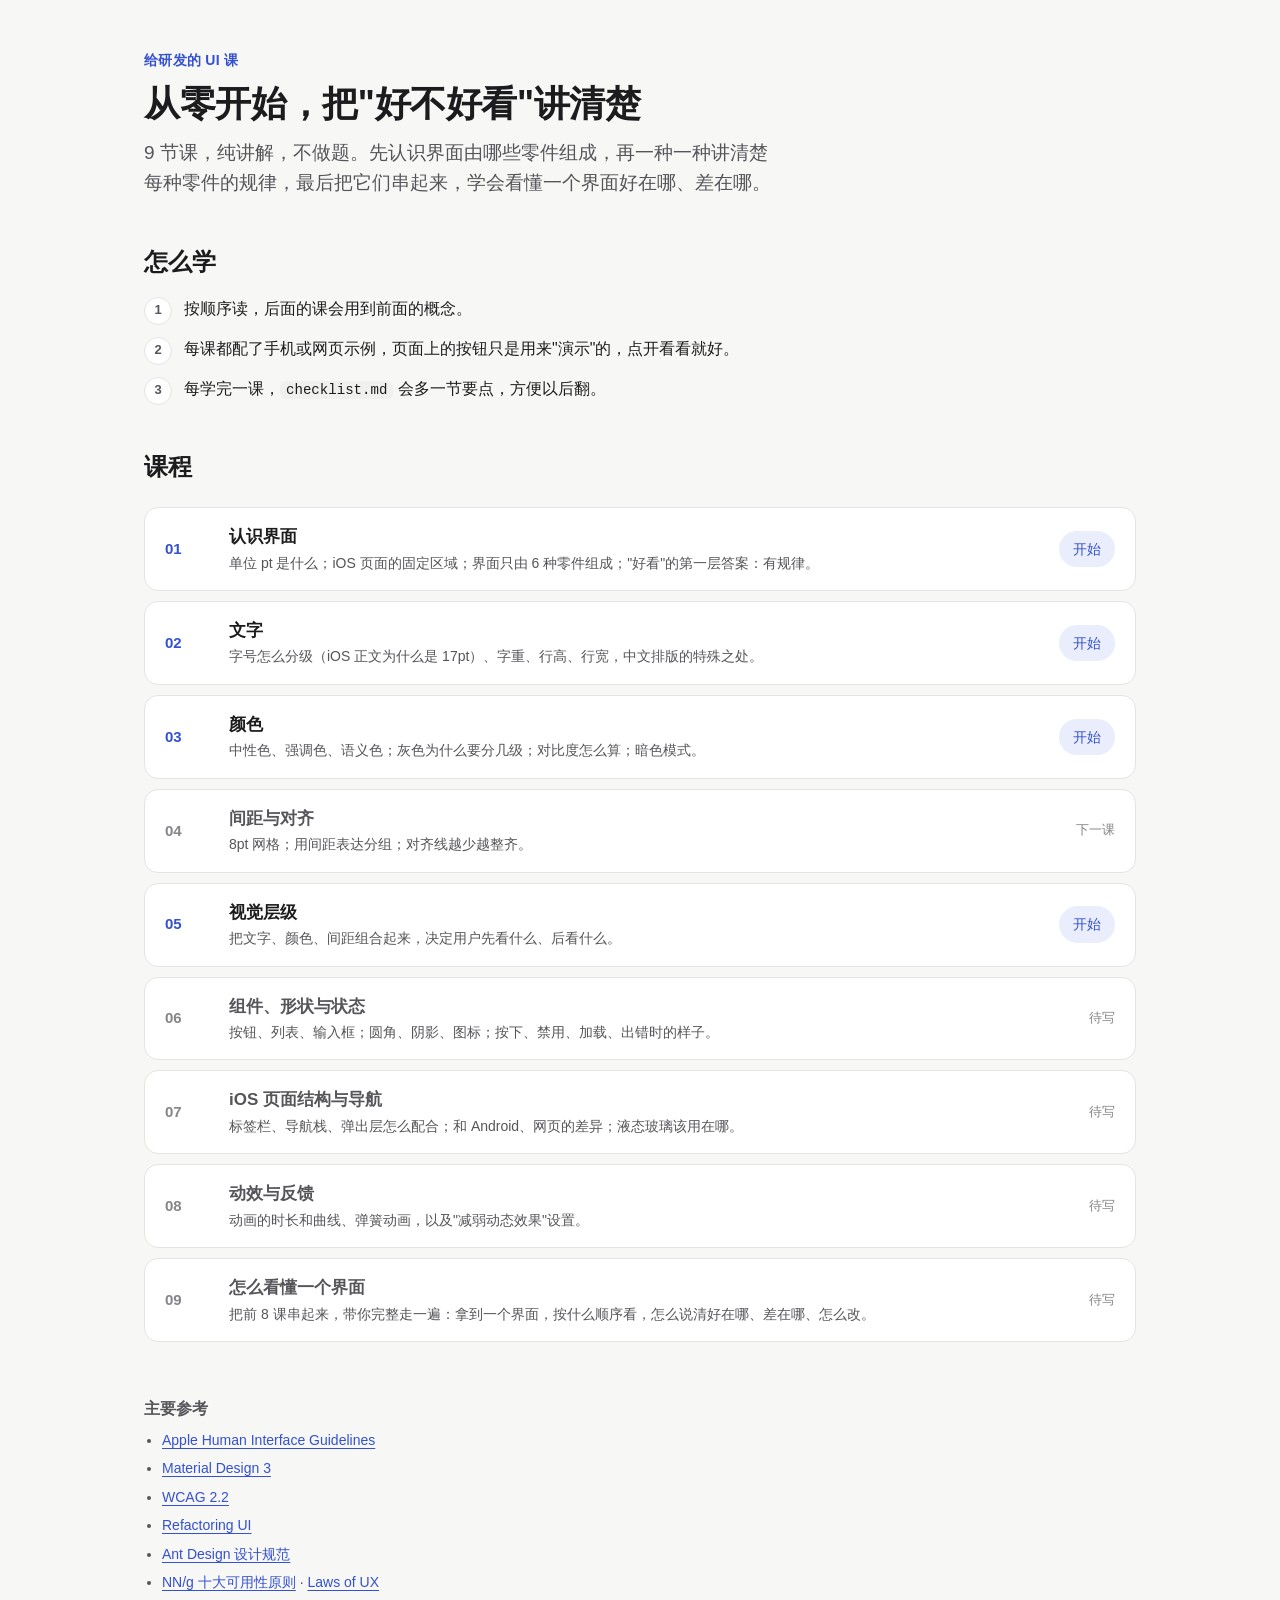
==== index.html @ 7ca2aff4 "新增第 3 课：颜色（用途分类、语义色、对比度、暗色模式） - lessons/03-color：HSL 调色器、HIG 系统色板四种模式（2025-06 取值）、   WCAG 对比度计算器、去色测" ====
<!doctype html>
<html lang="zh-CN">
<head>
<meta charset="utf-8">
<meta name="viewport" content="width=device-width, initial-scale=1">
<title>学 UI 课程</title>
<link rel="stylesheet" href="assets/lesson.css">
<style>
  .course { list-style: none; padding: 0; margin: 24px 0 0; display: grid; gap: 10px; }
  .course li {
    display: grid; grid-template-columns: 48px minmax(0, 1fr) auto; gap: 16px; align-items: center;
    background: var(--surface); border: 1px solid var(--line); border-radius: var(--radius);
    padding: 16px 20px;
  }
  .course .n { font-size: 15px; font-weight: 600; color: var(--text-3); font-variant-numeric: tabular-nums; }
  .course h3 { margin: 0; font-size: 17px; }
  .course p { margin: 2px 0 0; font-size: 14px; line-height: 1.6; color: var(--text-2); }
  .course .links { display: flex; gap: 8px; flex-wrap: wrap; justify-content: flex-end; }
  .course .links a {
    font-size: 14px; font-weight: 500; text-decoration: none; padding: 6px 14px; border-radius: 999px;
    background: var(--accent-soft); color: var(--accent); white-space: nowrap;
  }
  .course .soon { font-size: 13px; color: var(--text-3); white-space: nowrap; }
  .course li.locked h3 { color: var(--text-2); }
  .course li.done .n { color: var(--accent); }
  @media (max-width: 600px) {
    .course li { grid-template-columns: 32px minmax(0, 1fr); }
    .course .links, .course .soon { grid-column: 2; justify-content: flex-start; }
  }
</style>
</head>
<body>
<main class="page">
  <header class="prose">
    <p class="eyebrow">给研发的 UI 课</p>
    <h1>从零开始，把"好不好看"讲清楚</h1>
    <p class="lead">9 节课，纯讲解，不做题。先认识界面由哪些零件组成，再一种一种讲清楚每种零件的规律，最后把它们串起来，学会看懂一个界面好在哪、差在哪。</p>
  </header>

  <section class="prose" style="margin-top:48px">
    <h2>怎么学</h2>
    <ol class="steps">
      <li>按顺序读，后面的课会用到前面的概念。</li>
      <li>每课都配了手机或网页示例，页面上的按钮只是用来"演示"的，点开看看就好。</li>
      <li>每学完一课，<code>checklist.md</code> 会多一节要点，方便以后翻。</li>
    </ol>
  </section>

  <section style="margin-top:48px">
    <h2 class="prose">课程</h2>
    <ol class="course">
      <li class="done">
        <span class="n">01</span>
        <div><h3>认识界面</h3><p>单位 pt 是什么；iOS 页面的固定区域；界面只由 6 种零件组成；"好看"的第一层答案：有规律。</p></div>
        <div class="links"><a href="lessons/01-anatomy/index.html">开始</a></div>
      </li>
      <li class="done">
        <span class="n">02</span>
        <div><h3>文字</h3><p>字号怎么分级（iOS 正文为什么是 17pt）、字重、行高、行宽，中文排版的特殊之处。</p></div>
        <div class="links"><a href="lessons/02-type/index.html">开始</a></div>
      </li>
      <li class="done">
        <span class="n">03</span>
        <div><h3>颜色</h3><p>中性色、强调色、语义色；灰色为什么要分几级；对比度怎么算；暗色模式。</p></div>
        <div class="links"><a href="lessons/03-color/index.html">开始</a></div>
      </li>
      <li class="locked">
        <span class="n">04</span>
        <div><h3>间距与对齐</h3><p>8pt 网格；用间距表达分组；对齐线越少越整齐。</p></div>
        <span class="soon">下一课</span>
      </li>
      <li class="done">
        <span class="n">05</span>
        <div><h3>视觉层级</h3><p>把文字、颜色、间距组合起来，决定用户先看什么、后看什么。</p></div>
        <div class="links"><a href="lessons/05-hierarchy/index.html">开始</a></div>
      </li>
      <li class="locked">
        <span class="n">06</span>
        <div><h3>组件、形状与状态</h3><p>按钮、列表、输入框；圆角、阴影、图标；按下、禁用、加载、出错时的样子。</p></div>
        <span class="soon">待写</span>
      </li>
      <li class="locked">
        <span class="n">07</span>
        <div><h3>iOS 页面结构与导航</h3><p>标签栏、导航栈、弹出层怎么配合；和 Android、网页的差异；液态玻璃该用在哪。</p></div>
        <span class="soon">待写</span>
      </li>
      <li class="locked">
        <span class="n">08</span>
        <div><h3>动效与反馈</h3><p>动画的时长和曲线、弹簧动画，以及"减弱动态效果"设置。</p></div>
        <span class="soon">待写</span>
      </li>
      <li class="locked">
        <span class="n">09</span>
        <div><h3>怎么看懂一个界面</h3><p>把前 8 课串起来，带你完整走一遍：拿到一个界面，按什么顺序看，怎么说清好在哪、差在哪、怎么改。</p></div>
        <span class="soon">待写</span>
      </li>
    </ol>
  </section>

  <footer class="refs">
    <h2>主要参考</h2>
    <ul>
      <li><a href="https://developer.apple.com/design/human-interface-guidelines" target="_blank" rel="noopener">Apple Human Interface Guidelines</a></li>
      <li><a href="https://m3.material.io/" target="_blank" rel="noopener">Material Design 3</a></li>
      <li><a href="https://www.w3.org/TR/WCAG22/" target="_blank" rel="noopener">WCAG 2.2</a></li>
      <li><a href="https://www.refactoringui.com/" target="_blank" rel="noopener">Refactoring UI</a></li>
      <li><a href="https://ant.design/docs/spec/introduce-cn" target="_blank" rel="noopener">Ant Design 设计规范</a></li>
      <li><a href="https://www.nngroup.com/articles/ten-usability-heuristics/" target="_blank" rel="noopener">NN/g 十大可用性原则</a> · <a href="https://lawsofux.com/" target="_blank" rel="noopener">Laws of UX</a></li>
    </ul>
  </footer>
</main>
</body>
</html>
---- assets/lesson.css ----
/* 课程页面公共样式：页面框架、手机/浏览器外框、演示控件、度量表 */

:root {
  --bg: #f7f7f5;
  --surface: #ffffff;
  --surface-2: #f0f0ee;
  --text: #1c1c1e;
  --text-2: #55555a;
  --text-3: #85858a;
  --line: #e4e4e2;
  --accent: #3451d1;
  --accent-soft: #eaeefc;
  --bad: #d9480f;
  --bad-soft: #fff1ea;
  --good: #2b8a3e;
  --good-soft: #ebf7ee;
  --radius: 14px;
  --font: -apple-system, BlinkMacSystemFont, "SF Pro Text", "PingFang SC", "Hiragino Sans GB", "Microsoft YaHei", "Helvetica Neue", sans-serif;
  --mono: ui-monospace, "SF Mono", Menlo, Consolas, monospace;
  --device-zoom: 0.82;
  color-scheme: light;
}

@media (prefers-color-scheme: dark) {
  :root:not([data-theme="light"]) {
    --bg: #121214;
    --surface: #1b1b1e;
    --surface-2: #232327;
    --text: #ececef;
    --text-2: #a8a8ae;
    --text-3: #7c7c82;
    --line: #2c2c31;
    --accent: #8ea0ff;
    --accent-soft: #23284a;
    --bad: #ff8f5e;
    --bad-soft: #3a2219;
    --good: #63c77c;
    --good-soft: #1a3121;
    color-scheme: dark;
  }
}

* { box-sizing: border-box; }

html { -webkit-text-size-adjust: 100%; }

body {
  margin: 0;
  background: var(--bg);
  color: var(--text);
  font-family: var(--font);
  font-size: 16px;
  line-height: 1.75;
  -webkit-font-smoothing: antialiased;
}

a { color: var(--accent); text-underline-offset: 3px; }

.page { max-width: 1040px; margin: 0 auto; padding: 48px 24px 96px; }
/* 正文每行最多 40 个汉字（WCAG 1.4.8 对中日韩文字的建议）；用 em 而不是 px，用户调大字号时行宽跟着变 */
.prose { max-width: 40em; }

/* ---------- 页头 ---------- */
.crumb { font-size: 14px; color: var(--text-3); margin-bottom: 32px; }
.crumb a { color: var(--text-2); text-decoration: none; }
.crumb a:hover { color: var(--accent); }

.eyebrow { font-size: 14px; font-weight: 600; color: var(--accent); letter-spacing: 0.02em; margin: 0 0 8px; }
h1 { font-size: 36px; line-height: 1.25; font-weight: 700; margin: 0 0 12px; letter-spacing: -0.01em; }
.lead { font-size: 19px; line-height: 1.6; color: var(--text-2); margin: 0 0 16px; }
.meta { font-size: 14px; color: var(--text-3); margin: 0; }

h2 { font-size: 24px; line-height: 1.35; font-weight: 650; margin: 0 0 16px; letter-spacing: -0.005em; }
h2 .num { color: var(--text-3); font-weight: 500; margin-right: 10px; font-variant-numeric: tabular-nums; }
h3 { font-size: 17px; line-height: 1.5; font-weight: 600; margin: 0 0 6px; }
p { margin: 0 0 16px; }

section { margin-top: 72px; }

.callout {
  background: var(--accent-soft);
  border-radius: var(--radius);
  padding: 16px 20px;
  margin: 24px 0;
}
.callout p:last-child { margin-bottom: 0; }

ol.steps { padding-left: 0; list-style: none; counter-reset: step; margin: 0 0 16px; }
ol.steps li { counter-increment: step; position: relative; padding-left: 40px; margin-bottom: 12px; }
ol.steps li::before {
  content: counter(step);
  position: absolute; left: 0; top: 2px;
  width: 26px; height: 26px; border-radius: 50%;
  background: var(--surface); border: 1px solid var(--line);
  font-size: 13px; font-weight: 600; line-height: 24px; text-align: center; color: var(--text-2);
}

kbd, code { font-family: var(--mono); font-size: 0.88em; background: var(--surface-2); padding: 1px 6px; border-radius: 6px; }

/* ---------- 演示区 ---------- */
.demo {
  margin-top: 28px;
  background: var(--surface);
  border: 1px solid var(--line);
  border-radius: 20px;
  padding: 24px;
}

.demo-controls { display: flex; flex-wrap: wrap; gap: 8px; margin-bottom: 24px; }
.demo-controls button {
  font: inherit; font-size: 14px; font-weight: 500;
  color: var(--text); background: var(--surface-2);
  border: 1px solid transparent; border-radius: 999px;
  padding: 7px 16px; cursor: pointer;
  transition: background-color 0.15s ease, border-color 0.15s ease;
}
.demo-controls button:hover { border-color: var(--line); }
.demo-controls button[aria-pressed="true"] { background: var(--text); color: var(--surface); }
.demo-controls button:focus-visible { outline: 2px solid var(--accent); outline-offset: 2px; }

.squint-hint, .metrics { display: none; }
.is-squint .squint-hint { display: block; }
.is-metrics .metrics { display: block; }

.squint-hint {
  font-size: 15px; color: var(--text-2);
  background: var(--surface-2); border-radius: 12px;
  padding: 12px 16px; margin: -8px 0 24px;
}

.pair {
  display: grid;
  grid-template-columns: repeat(2, minmax(0, 1fr));
  gap: 32px;
  align-items: start;
}
.pair.single { grid-template-columns: minmax(0, 1fr); justify-items: center; }
.stack { display: grid; gap: 32px; }

.frame { display: flex; flex-direction: column; align-items: center; min-width: 0; }
.frame-tag {
  font-size: 14px; font-weight: 600; color: var(--text-2);
  margin-bottom: 12px; align-self: center;
}
.stack .frame-tag { align-self: flex-start; }

/* 眯眼测试：把屏幕内容整体模糊 */
.is-squint .screen-body,
.is-squint .browser-body { filter: blur(6px); }
.screen-body, .browser-body { transition: filter 0.25s ease; }

/* ---------- 标注 ---------- */
.frame[data-kind="bad"] { --anno: #e8590c; }
.frame[data-kind="good"] { --anno: #2f9e44; }

.screen [data-anno], .browser-body [data-anno] { position: relative; }
.is-anno .screen [data-anno], .is-anno .browser-body [data-anno] {
  outline: 2px dashed var(--anno);
  outline-offset: 2px;
}
/* 圆点默认放在元素右侧、垂直居中，不压住文字；可用 data-anno-pos 换位置 */
.is-anno .screen [data-anno]::after, .is-anno .browser-body [data-anno]::after {
  content: attr(data-anno);
  position: absolute; z-index: 5;
  top: 50%; left: calc(100% + 7px); right: auto; transform: translateY(-50%);
  min-width: 20px; height: 20px; padding: 0 5px; border-radius: 10px;
  background: var(--anno); color: #fff;
  font: 600 12px/20px var(--font); text-align: center; letter-spacing: 0;
  text-transform: none; text-decoration: none; white-space: nowrap;
  box-shadow: 0 0 0 2px #fff;
}
/* left：放在元素左侧 */
.is-anno [data-anno][data-anno-pos="left"]::after { left: auto; right: calc(100% + 7px); }
/* edge：骑在元素上边缘靠右（适合整行宽的区块） */
.is-anno [data-anno][data-anno-pos="edge"]::after { top: -10px; left: auto; right: 14px; transform: none; }
/* corner：元素右上角外侧（适合按钮） */
.is-anno [data-anno][data-anno-pos="corner"]::after { top: -9px; left: auto; right: -7px; transform: none; }
/* end：元素内部最右端（适合右侧有空白的整行） */
.is-anno [data-anno][data-anno-pos="end"]::after { left: auto; right: 0; }

.notes { display: none; list-style: none; padding: 0; margin: 20px 0 0; width: 100%; max-width: 420px; }
.stack .notes { max-width: none; }
.is-anno .notes { display: block; }
.notes li { position: relative; padding-left: 32px; margin-bottom: 10px; font-size: 15px; line-height: 1.65; color: var(--text); }
.notes li::before {
  content: attr(data-n);
  position: absolute; left: 0; top: 2px;
  min-width: 20px; height: 20px; border-radius: 10px;
  background: var(--anno); color: #fff;
  font-size: 12px; font-weight: 600; line-height: 20px; text-align: center;
}
.notes b { font-weight: 600; }

/* ---------- 度量表 ---------- */
.metrics { margin-top: 28px; overflow-x: auto; }
.metrics table { width: 100%; border-collapse: collapse; font-size: 14px; line-height: 1.5; min-width: 560px; }
.metrics th, .metrics td { text-align: left; padding: 10px 12px; border-bottom: 1px solid var(--line); vertical-align: top; }
.metrics th { font-weight: 600; color: var(--text-2); font-size: 13px; }
.metrics td.v { font-variant-numeric: tabular-nums; white-space: nowrap; }
.metrics td.v small { display: block; color: var(--text-3); font-size: 12px; white-space: normal; }
.metrics td.v.over { color: var(--bad); font-weight: 600; }
.metrics td.ref { color: var(--text-2); }
.metrics .basis { display: inline-block; font-size: 12px; padding: 0 7px; border-radius: 6px; margin-left: 6px; background: var(--surface-2); color: var(--text-2); }
.metrics .basis.hard { background: var(--accent-soft); color: var(--accent); }
.metrics-note { font-size: 13px; color: var(--text-3); margin: 12px 0 0; }

/* ---------- iPhone 外框（393×852pt，即 iPhone 15/16 的逻辑尺寸） ---------- */
.device {
  box-sizing: content-box;
  width: 393px; height: 852px;
  padding: 11px;
  border-radius: 62px;
  background: #121212;
  box-shadow: 0 0 0 1.5px #3a3a3c, 0 24px 48px -16px rgba(0, 0, 0, 0.35);
  zoom: var(--device-zoom);
  flex: none;
}
.screen {
  position: relative;
  width: 100%; height: 100%;
  border-radius: 51px;
  overflow: hidden;
  display: flex; flex-direction: column;
  background: #f2f2f7;
}
.screen-body { flex: 1; display: flex; flex-direction: column; min-height: 0; }

.statusbar {
  height: 54px; flex: none;
  display: flex; align-items: center; justify-content: space-between;
  padding: 4px 34px 0 46px;
  font: 600 17px/1 -apple-system, "SF Pro Text", sans-serif;
  color: #000; position: relative; z-index: 2;
}
.statusbar.light { color: #fff; }
.statusbar .island {
  position: absolute; left: 50%; top: 11px; transform: translateX(-50%);
  width: 124px; height: 36px; border-radius: 20px; background: #000;
}
.statusbar .icons { display: flex; gap: 6px; align-items: center; }
.statusbar svg { display: block; fill: currentColor; }
.home-indicator {
  position: absolute; left: 50%; bottom: 8px; transform: translateX(-50%);
  width: 139px; height: 5px; border-radius: 3px; background: #000; z-index: 3;
}

/* ---------- 浏览器外框 ---------- */
.browser {
  width: 100%;
  border-radius: 12px;
  border: 1px solid var(--line);
  background: #fff;
  overflow: hidden;
  box-shadow: 0 16px 40px -20px rgba(0, 0, 0, 0.25);
}
.browser-bar {
  height: 38px; display: flex; align-items: center; gap: 8px; padding: 0 14px;
  background: #ececec; border-bottom: 1px solid #dcdcdc;
}
.browser-bar i { width: 12px; height: 12px; border-radius: 50%; display: block; }
.browser-bar i:nth-child(1) { background: #ff5f57; }
.browser-bar i:nth-child(2) { background: #febc2e; }
.browser-bar i:nth-child(3) { background: #28c840; }
.browser-bar .url {
  margin-left: 16px; flex: 1; max-width: 360px; height: 24px; border-radius: 6px;
  background: #fff; font: 12px/24px var(--font); color: #888; padding: 0 10px;
}
.browser-scroll { overflow-x: auto; }
.browser-body { min-width: 860px; }

/* ---------- 规则卡片 ---------- */
.rules { display: grid; gap: 16px; margin-top: 24px; }
.rule {
  background: var(--surface); border: 1px solid var(--line); border-radius: var(--radius);
  padding: 20px 24px;
  display: grid; grid-template-columns: 44px 1fr; gap: 0 16px;
}
.rule > :not(.rn) { grid-column: 2; }
.rule .rn {
  grid-column: 1; grid-row: 1 / span 4;
  width: 36px; height: 36px; border-radius: 10px; background: var(--accent-soft); color: var(--accent);
  font-weight: 700; font-size: 16px; line-height: 36px; text-align: center;
}
.rule h3 { margin-bottom: 4px; }
.rule p { margin: 0 0 8px; color: var(--text-2); font-size: 15px; line-height: 1.7; }
.rule .measure { font-size: 14px; color: var(--text); margin: 0 0 6px; }
.rule .measure b { font-weight: 600; }
.rule .src { font-size: 13px; color: var(--text-3); margin: 0; }
.rule .src a { color: var(--text-3); }
.rule .src a:hover { color: var(--accent); }

/* ---------- 底部 ---------- */
.next {
  margin-top: 72px; padding: 28px; border-radius: 20px;
  background: var(--surface); border: 1px solid var(--line);
  display: flex; flex-wrap: wrap; align-items: center; justify-content: space-between; gap: 16px;
}
.next p { margin: 0; color: var(--text-2); }
.next h3 { margin: 0 0 4px; font-size: 18px; }
.btn-primary {
  display: inline-block; text-decoration: none;
  background: var(--accent); color: #fff;
  font-weight: 600; font-size: 15px; padding: 10px 20px; border-radius: 10px;
}
@media (prefers-color-scheme: dark) {
  :root:not([data-theme="light"]) .btn-primary { color: #0e1230; }
}

.refs { margin-top: 56px; font-size: 14px; color: var(--text-2); }
.refs h2 { font-size: 16px; margin-bottom: 8px; }
.refs ul { padding-left: 18px; margin: 0; }
.refs li { margin-bottom: 4px; }

/* ---------- 窄屏 ---------- */
@media (max-width: 860px) {
  .pair { grid-template-columns: minmax(0, 1fr); justify-items: center; }
}
@media (max-width: 600px) {
  .page { padding: 32px 16px 72px; }
  h1 { font-size: 30px; }
  .demo { padding: 16px; border-radius: 16px; }
  .rule { grid-template-columns: 1fr; padding: 18px; }
  .rule > :not(.rn) { grid-column: 1; }
  .rule .rn { grid-row: auto; margin-bottom: 10px; }
  :root { --device-zoom: 0.72; }
}
@media (max-width: 380px) {
  :root { --device-zoom: 0.66; }
}

/* ---------- 后续各课通用：规格表、并排样例、来源标签 ---------- */
.spec-wrap { overflow-x: auto; margin-top: 20px; }
/* 表格（或表格下的出处）后面直接接正文时，留出和段落间距一致的空隙 */
.spec-wrap + .prose, .spec-wrap + .cite + .prose { margin-top: 20px; }
.spec { width: 100%; border-collapse: collapse; font-size: 14px; line-height: 1.5; }
.spec th, .spec td { padding: 9px 12px; border-bottom: 1px solid var(--line); text-align: left; vertical-align: baseline; }
.spec th { color: var(--text-2); font-weight: 600; font-size: 13px; white-space: nowrap; }
.spec .num { font-variant-numeric: tabular-nums; white-space: nowrap; }
.spec tr.hl td { background: var(--accent-soft); }

.samples { display: grid; grid-template-columns: repeat(var(--cols, 3), minmax(0, 1fr)); gap: 16px; margin-top: 24px; }
.sample { background: var(--surface); border: 1px solid var(--line); border-radius: var(--radius); padding: 18px; min-width: 0; }
.sample .cap { display: flex; justify-content: space-between; gap: 8px; font-size: 13px; font-weight: 600; color: var(--text-2); margin-bottom: 12px; }
.verdict { font-weight: 600; }
.verdict.ok { color: var(--good); }
.verdict.no { color: var(--bad); }

.tag { display: inline-block; font-size: 12px; font-weight: 500; line-height: 1.6; padding: 0 7px; border-radius: 6px; vertical-align: 1px; white-space: nowrap; }
.tag.std { background: var(--accent-soft); color: var(--accent); }
.tag.exp { background: var(--surface-2); color: var(--text-2); }

.cite { font-size: 13px; line-height: 1.6; color: var(--text-3); margin: 10px 0 0; }
.cite a { color: var(--text-3); }
.cite a:hover { color: var(--accent); }

/* 浅色的"界面样张"：演示的是界面本身，深色模式下也保持浅底 */
.paper { background: #fff; color: #1c1c1e; border-radius: 12px; border: 1px solid var(--line); padding: 16px; font-family: -apple-system, BlinkMacSystemFont, "SF Pro Text", "PingFang SC", sans-serif; }

@media (max-width: 860px) {
  .samples { grid-template-columns: minmax(0, 1fr); }
}
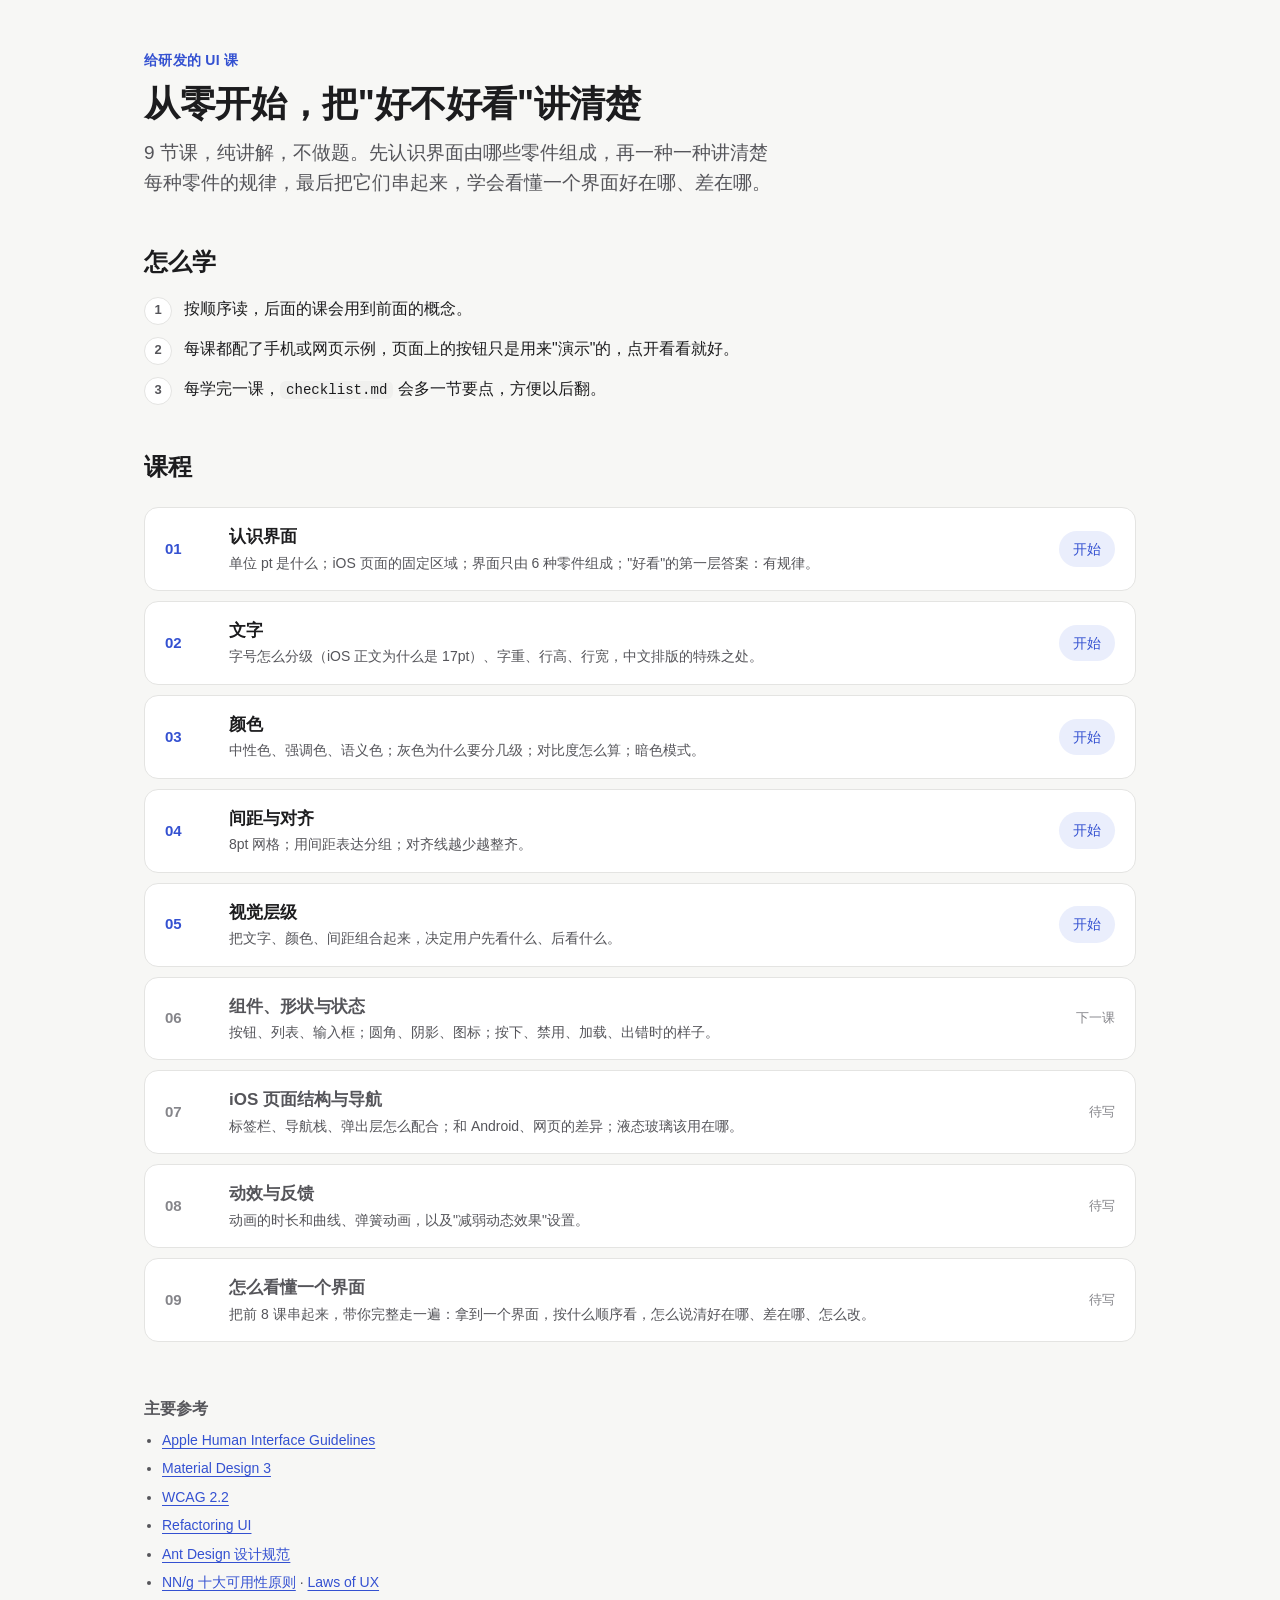
==== commit 5c12249b: "新增第 4 课：间距与对齐（接近性、8pt 网格、内小外大、对齐线、可点区域） - lessons/04-space：显示间距 / 显示对齐线 / 显示可点区域三种标注开关；   对齐线条数由浏览器现" ====
--- a/index.html
+++ b/index.html
@@ -64,10 +64,10 @@
         <div><h3>颜色</h3><p>中性色、强调色、语义色；灰色为什么要分几级；对比度怎么算；暗色模式。</p></div>
         <div class="links"><a href="lessons/03-color/index.html">开始</a></div>
       </li>
-      <li class="locked">
+      <li class="done">
         <span class="n">04</span>
         <div><h3>间距与对齐</h3><p>8pt 网格；用间距表达分组；对齐线越少越整齐。</p></div>
-        <span class="soon">下一课</span>
+        <div class="links"><a href="lessons/04-space/index.html">开始</a></div>
       </li>
       <li class="done">
         <span class="n">05</span>
@@ -77,7 +77,7 @@
       <li class="locked">
         <span class="n">06</span>
         <div><h3>组件、形状与状态</h3><p>按钮、列表、输入框；圆角、阴影、图标；按下、禁用、加载、出错时的样子。</p></div>
-        <span class="soon">待写</span>
+        <span class="soon">下一课</span>
       </li>
       <li class="locked">
         <span class="n">07</span>
--- a/assets/lesson.css
+++ b/assets/lesson.css
@@ -353,6 +353,18 @@
 .cite a { color: var(--text-3); }
 .cite a:hover { color: var(--accent); }
 
+/* 代码片段 */
+.code {
+  font-family: var(--mono); font-size: 13.5px; line-height: 1.7;
+  background: var(--surface-2); border-radius: 12px; padding: 14px 18px; margin: 0 0 16px; overflow-x: auto; white-space: pre;
+}
+
+/* 每课末尾的"本课要点"清单 */
+.checklist { list-style: none; padding: 0; margin: 20px 0 0; }
+.checklist li { position: relative; padding: 12px 0 12px 26px; border-bottom: 1px solid var(--line); }
+.checklist li:last-child { border-bottom: 0; }
+.checklist li::before { content: ""; position: absolute; left: 6px; top: 23px; width: 7px; height: 7px; border-radius: 50%; background: var(--accent); }
+
 /* 浅色的"界面样张"：演示的是界面本身，深色模式下也保持浅底 */
 .paper { background: #fff; color: #1c1c1e; border-radius: 12px; border: 1px solid var(--line); padding: 16px; font-family: -apple-system, BlinkMacSystemFont, "SF Pro Text", "PingFang SC", sans-serif; }
 
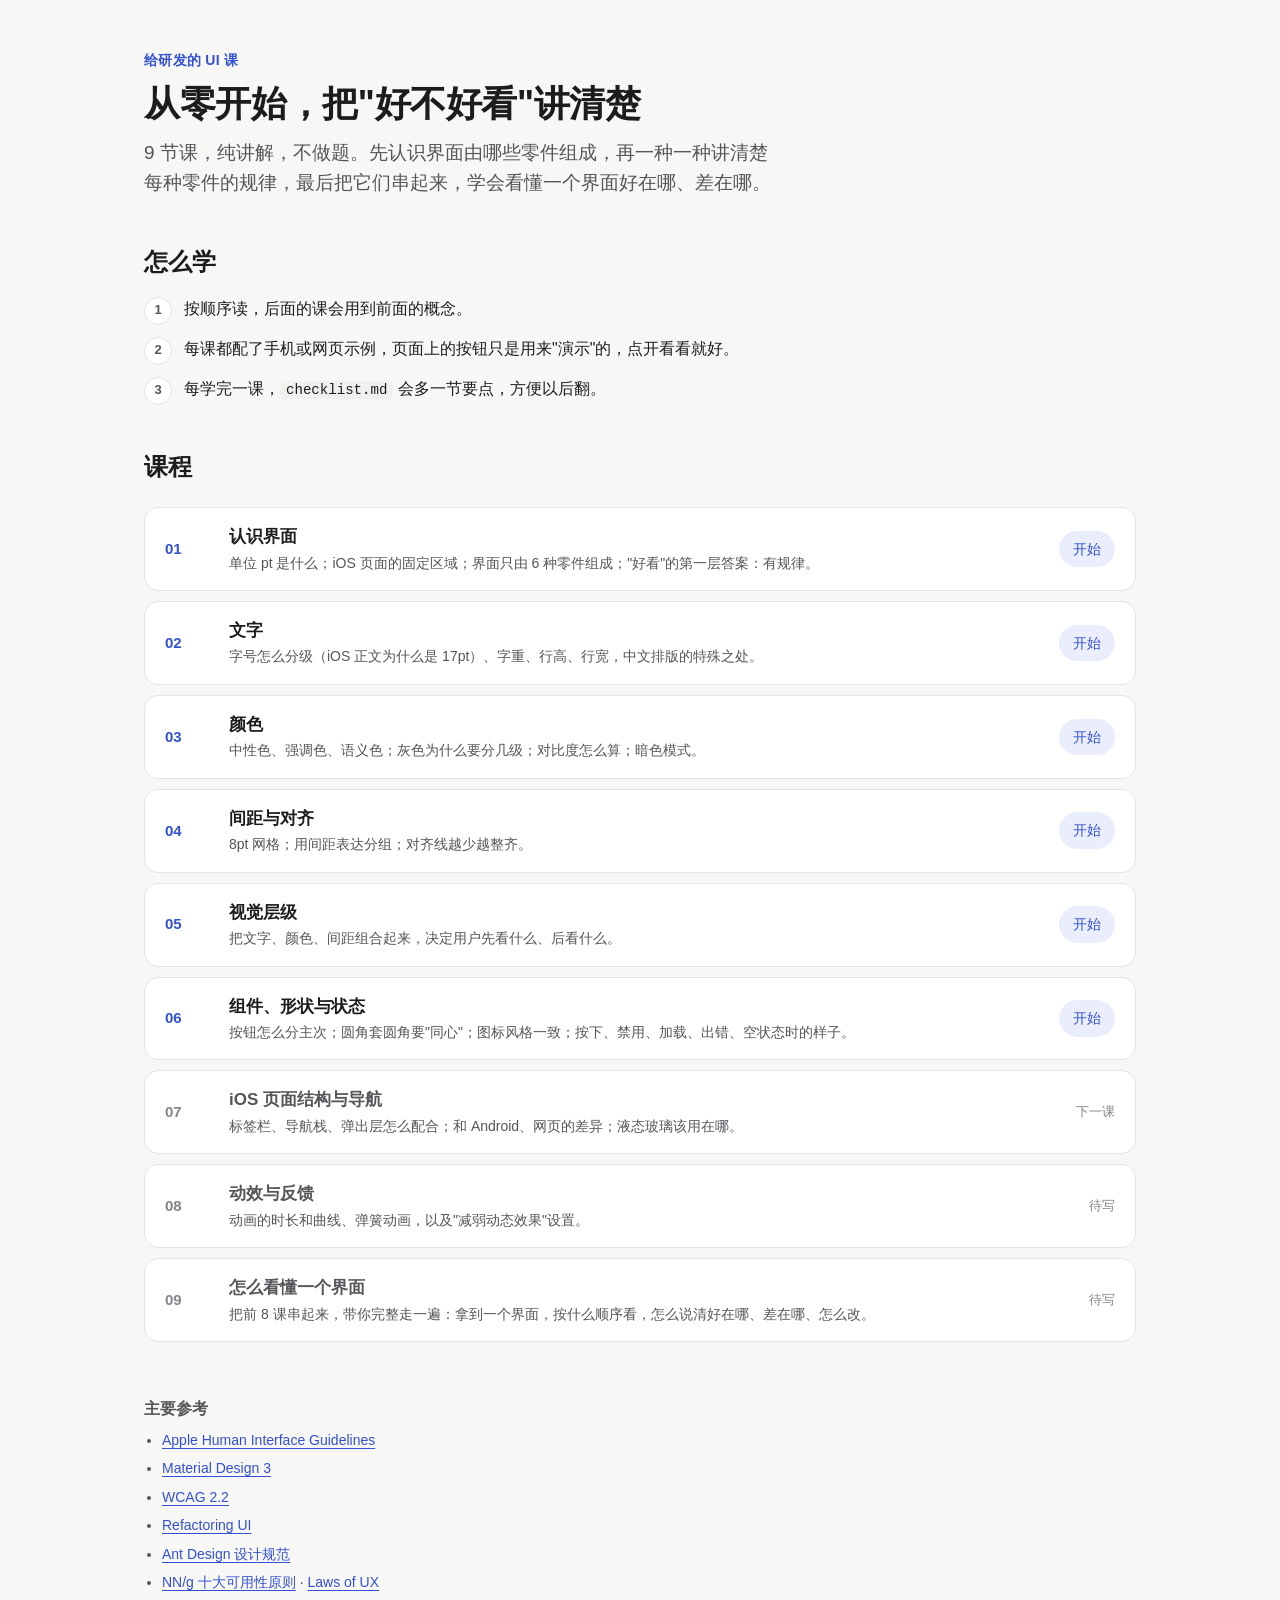
==== commit 8e596288: "新增第 6 课：组件、形状与状态（按钮主次、同心圆角、图标、状态、输入框、空状态与报错） - lessons/06-components：同心圆角交互演示（三种配法 + 内边距滑块）、   可按可禁用" ====
--- a/index.html
+++ b/index.html
@@ -74,15 +74,15 @@
         <div><h3>视觉层级</h3><p>把文字、颜色、间距组合起来，决定用户先看什么、后看什么。</p></div>
         <div class="links"><a href="lessons/05-hierarchy/index.html">开始</a></div>
       </li>
-      <li class="locked">
+      <li class="done">
         <span class="n">06</span>
-        <div><h3>组件、形状与状态</h3><p>按钮、列表、输入框；圆角、阴影、图标；按下、禁用、加载、出错时的样子。</p></div>
-        <span class="soon">下一课</span>
+        <div><h3>组件、形状与状态</h3><p>按钮怎么分主次；圆角套圆角要"同心"；图标风格一致；按下、禁用、加载、出错、空状态时的样子。</p></div>
+        <div class="links"><a href="lessons/06-components/index.html">开始</a></div>
       </li>
       <li class="locked">
         <span class="n">07</span>
         <div><h3>iOS 页面结构与导航</h3><p>标签栏、导航栈、弹出层怎么配合；和 Android、网页的差异；液态玻璃该用在哪。</p></div>
-        <span class="soon">待写</span>
+        <span class="soon">下一课</span>
       </li>
       <li class="locked">
         <span class="n">08</span>
--- a/assets/lesson.css
+++ b/assets/lesson.css
@@ -330,8 +330,8 @@
 
 /* ---------- 后续各课通用：规格表、并排样例、来源标签 ---------- */
 .spec-wrap { overflow-x: auto; margin-top: 20px; }
-/* 表格（或表格下的出处）后面直接接正文时，留出和段落间距一致的空隙 */
-.spec-wrap + .prose, .spec-wrap + .cite + .prose { margin-top: 20px; }
+/* 表格或出处小字后面直接接正文时，留出和段落间距一致的空隙 */
+.spec-wrap + .prose, .cite + .prose { margin-top: 20px; }
 .spec { width: 100%; border-collapse: collapse; font-size: 14px; line-height: 1.5; }
 .spec th, .spec td { padding: 9px 12px; border-bottom: 1px solid var(--line); text-align: left; vertical-align: baseline; }
 .spec th { color: var(--text-2); font-weight: 600; font-size: 13px; white-space: nowrap; }
@@ -353,6 +353,12 @@
 .cite a { color: var(--text-3); }
 .cite a:hover { color: var(--accent); }
 
+/* 带标题和读数的滑块 */
+.slider { margin-bottom: 14px; }
+.slider label { display: flex; justify-content: space-between; font-size: 14px; font-weight: 600; margin-bottom: 4px; }
+.slider label span { font-weight: 400; color: var(--text-2); font-variant-numeric: tabular-nums; }
+.slider input { width: 100%; accent-color: var(--accent); }
+
 /* 代码片段 */
 .code {
   font-family: var(--mono); font-size: 13.5px; line-height: 1.7;
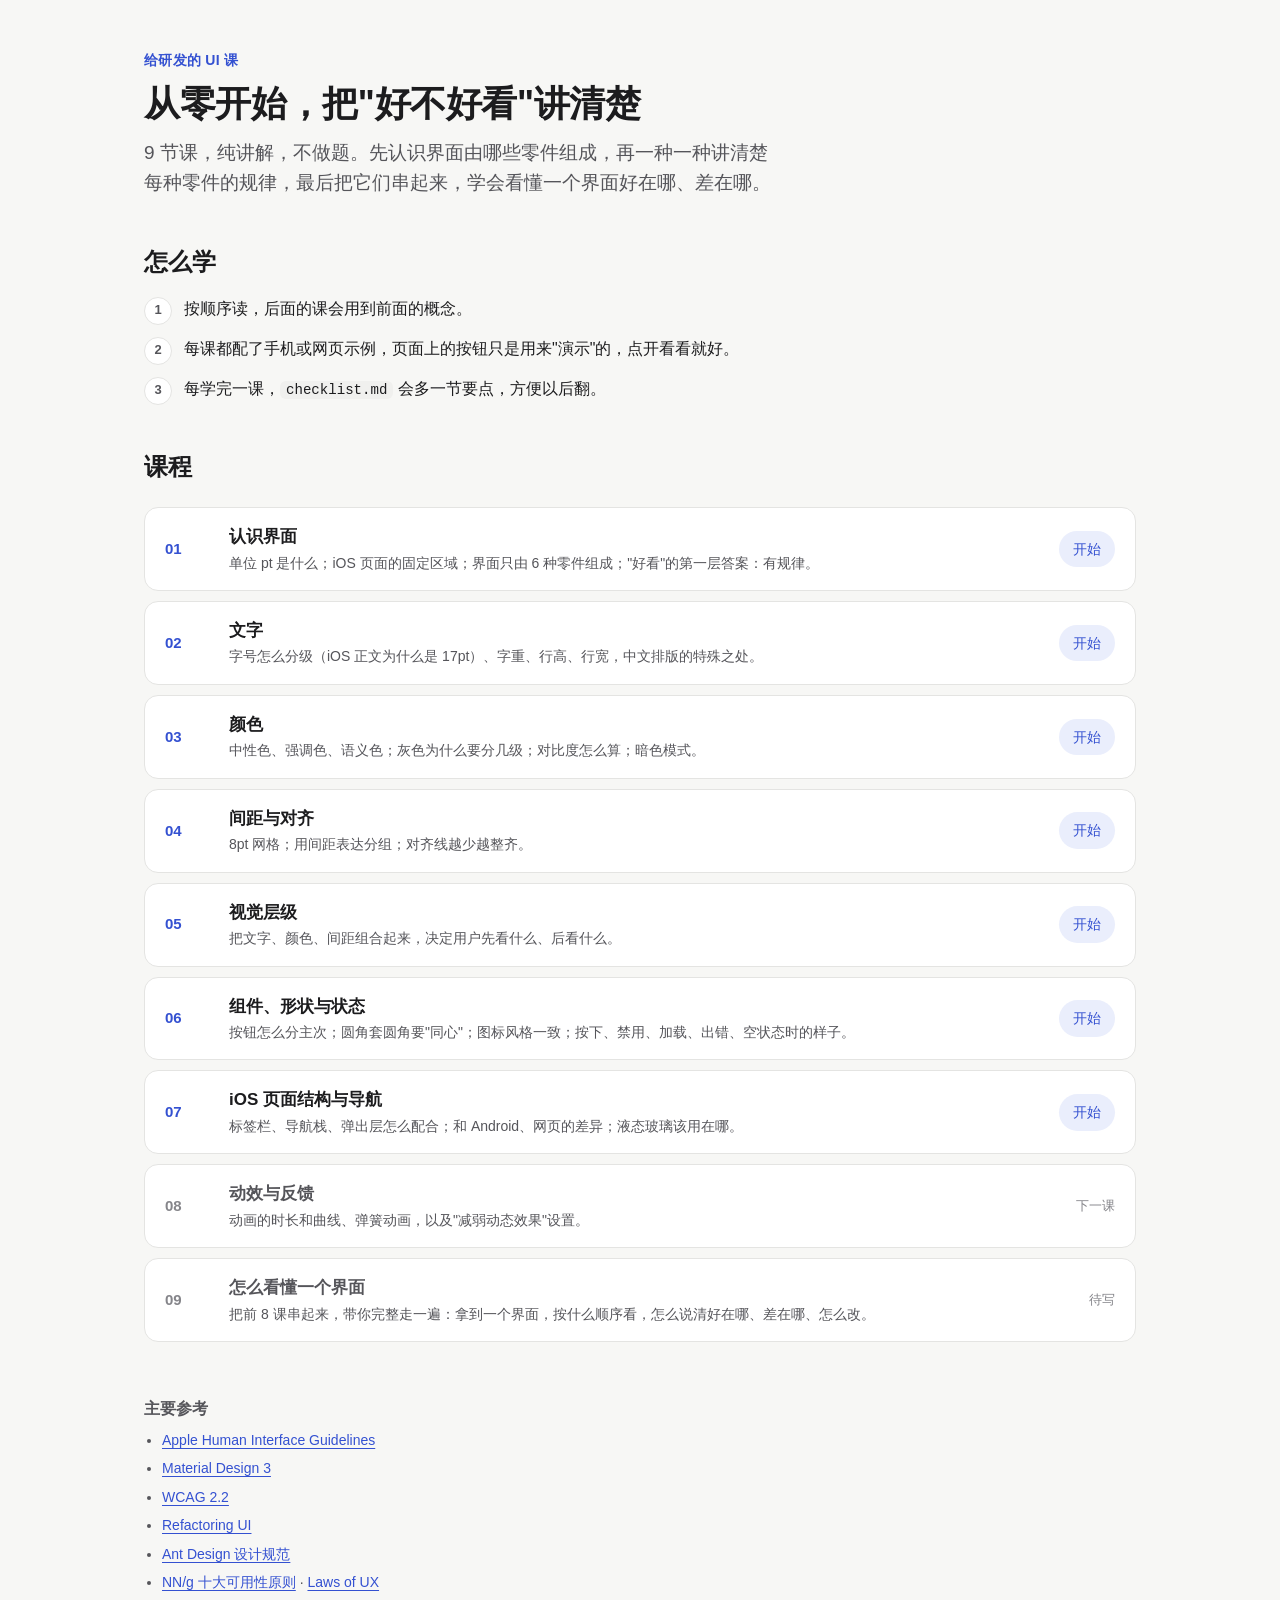
==== commit 93dca781: "新增第 7 课：iOS 页面结构与导航（两层结构、标签栏、导航栈、模态、提示框、手势、三端差异） - lessons/07-navigation：标签栏对照样张、可滚动的大标题演示、半屏弹窗   三档" ====
--- a/index.html
+++ b/index.html
@@ -79,15 +79,15 @@
         <div><h3>组件、形状与状态</h3><p>按钮怎么分主次；圆角套圆角要"同心"；图标风格一致；按下、禁用、加载、出错、空状态时的样子。</p></div>
         <div class="links"><a href="lessons/06-components/index.html">开始</a></div>
       </li>
-      <li class="locked">
+      <li class="done">
         <span class="n">07</span>
         <div><h3>iOS 页面结构与导航</h3><p>标签栏、导航栈、弹出层怎么配合；和 Android、网页的差异；液态玻璃该用在哪。</p></div>
-        <span class="soon">下一课</span>
+        <div class="links"><a href="lessons/07-navigation/index.html">开始</a></div>
       </li>
       <li class="locked">
         <span class="n">08</span>
         <div><h3>动效与反馈</h3><p>动画的时长和曲线、弹簧动画，以及"减弱动态效果"设置。</p></div>
-        <span class="soon">待写</span>
+        <span class="soon">下一课</span>
       </li>
       <li class="locked">
         <span class="n">09</span>
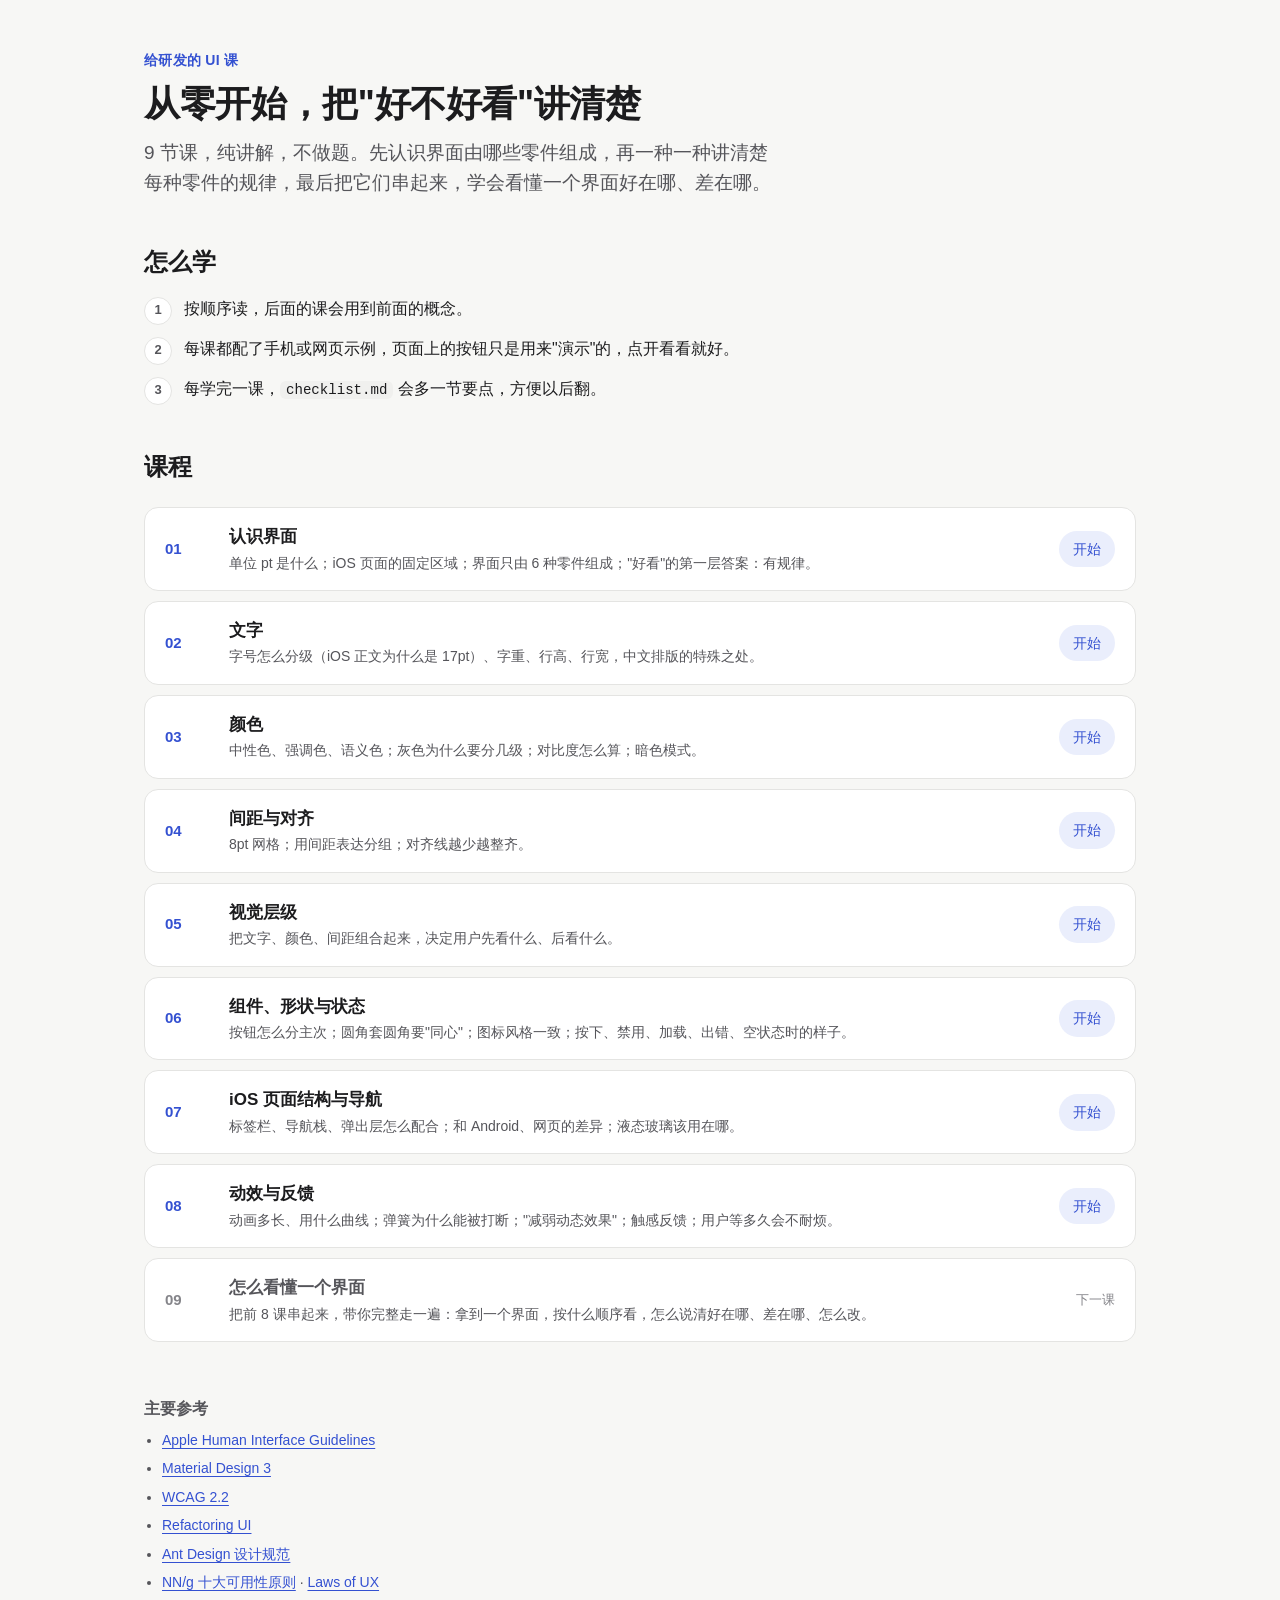
==== commit 3965d7a3: "新增第 8 课：动效与反馈（时长、曲线、弹簧、减弱动态效果、触感、等待） - lessons/08-motion：四种时长、四种曲线的跑道对比；弹簧（逐帧物理模拟，   打断时保留速度）与固定时长曲线" ====
--- a/index.html
+++ b/index.html
@@ -84,15 +84,15 @@
         <div><h3>iOS 页面结构与导航</h3><p>标签栏、导航栈、弹出层怎么配合；和 Android、网页的差异；液态玻璃该用在哪。</p></div>
         <div class="links"><a href="lessons/07-navigation/index.html">开始</a></div>
       </li>
-      <li class="locked">
+      <li class="done">
         <span class="n">08</span>
-        <div><h3>动效与反馈</h3><p>动画的时长和曲线、弹簧动画，以及"减弱动态效果"设置。</p></div>
-        <span class="soon">下一课</span>
+        <div><h3>动效与反馈</h3><p>动画多长、用什么曲线；弹簧为什么能被打断；"减弱动态效果"；触感反馈；用户等多久会不耐烦。</p></div>
+        <div class="links"><a href="lessons/08-motion/index.html">开始</a></div>
       </li>
       <li class="locked">
         <span class="n">09</span>
         <div><h3>怎么看懂一个界面</h3><p>把前 8 课串起来，带你完整走一遍：拿到一个界面，按什么顺序看，怎么说清好在哪、差在哪、怎么改。</p></div>
-        <span class="soon">待写</span>
+        <span class="soon">下一课</span>
       </li>
     </ol>
   </section>
--- a/assets/lesson.css
+++ b/assets/lesson.css
@@ -95,7 +95,8 @@
   font-size: 13px; font-weight: 600; line-height: 24px; text-align: center; color: var(--text-2);
 }
 
-kbd, code { font-family: var(--mono); font-size: 0.88em; background: var(--surface-2); padding: 1px 6px; border-radius: 6px; }
+/* 长代码名在窄屏上允许断行，避免撑出横向滚动 */
+kbd, code { font-family: var(--mono); font-size: 0.88em; background: var(--surface-2); padding: 1px 6px; border-radius: 6px; overflow-wrap: anywhere; }
 
 /* ---------- 演示区 ---------- */
 .demo {
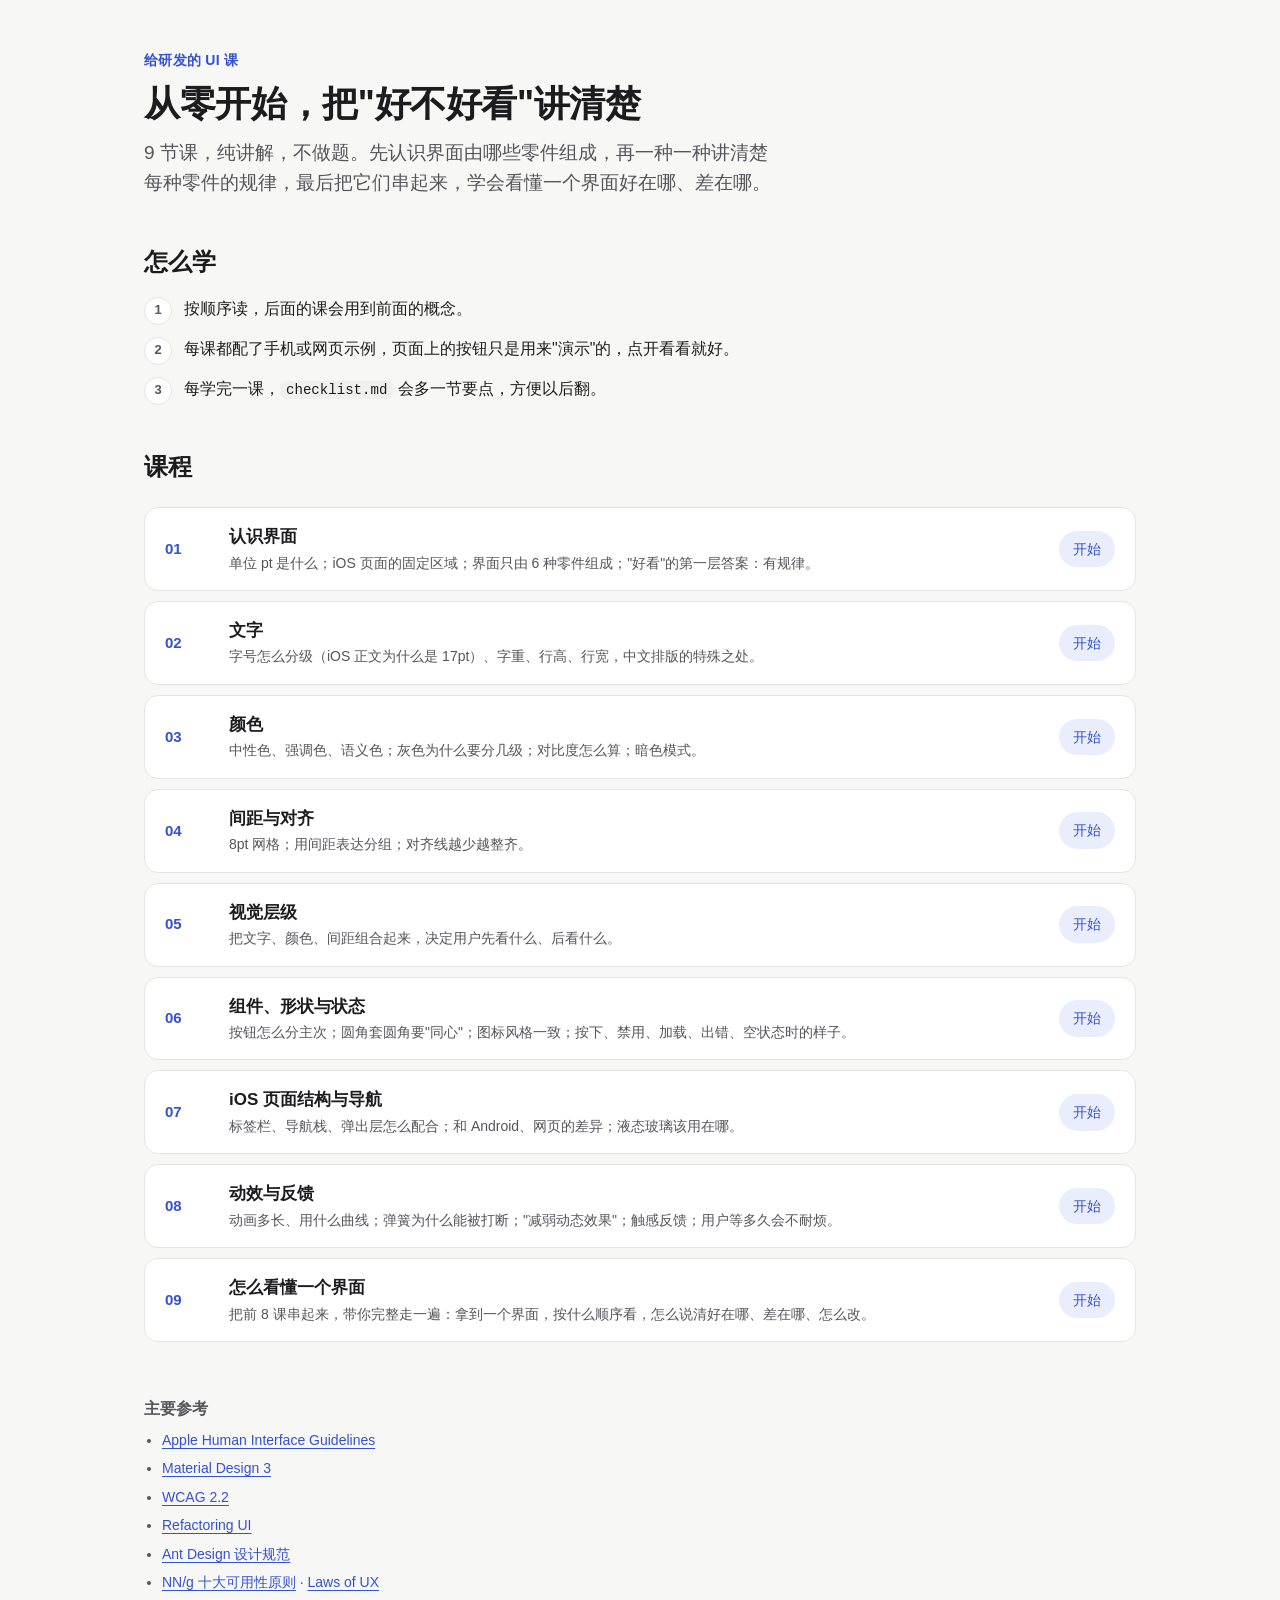
==== commit 96b64d70: "新增第 9 课：怎么看懂一个界面（八步看法、完整评审实例、问题表述与严重程度、尼尔森十大原则） - lessons/09-review：商品详情页 A/B 对照，复用眯眼 / 标注 / 度量组件，  " ====
--- a/index.html
+++ b/index.html
@@ -89,10 +89,10 @@
         <div><h3>动效与反馈</h3><p>动画多长、用什么曲线；弹簧为什么能被打断；"减弱动态效果"；触感反馈；用户等多久会不耐烦。</p></div>
         <div class="links"><a href="lessons/08-motion/index.html">开始</a></div>
       </li>
-      <li class="locked">
+      <li class="done">
         <span class="n">09</span>
         <div><h3>怎么看懂一个界面</h3><p>把前 8 课串起来，带你完整走一遍：拿到一个界面，按什么顺序看，怎么说清好在哪、差在哪、怎么改。</p></div>
-        <span class="soon">下一课</span>
+        <div class="links"><a href="lessons/09-review/index.html">开始</a></div>
       </li>
     </ol>
   </section>
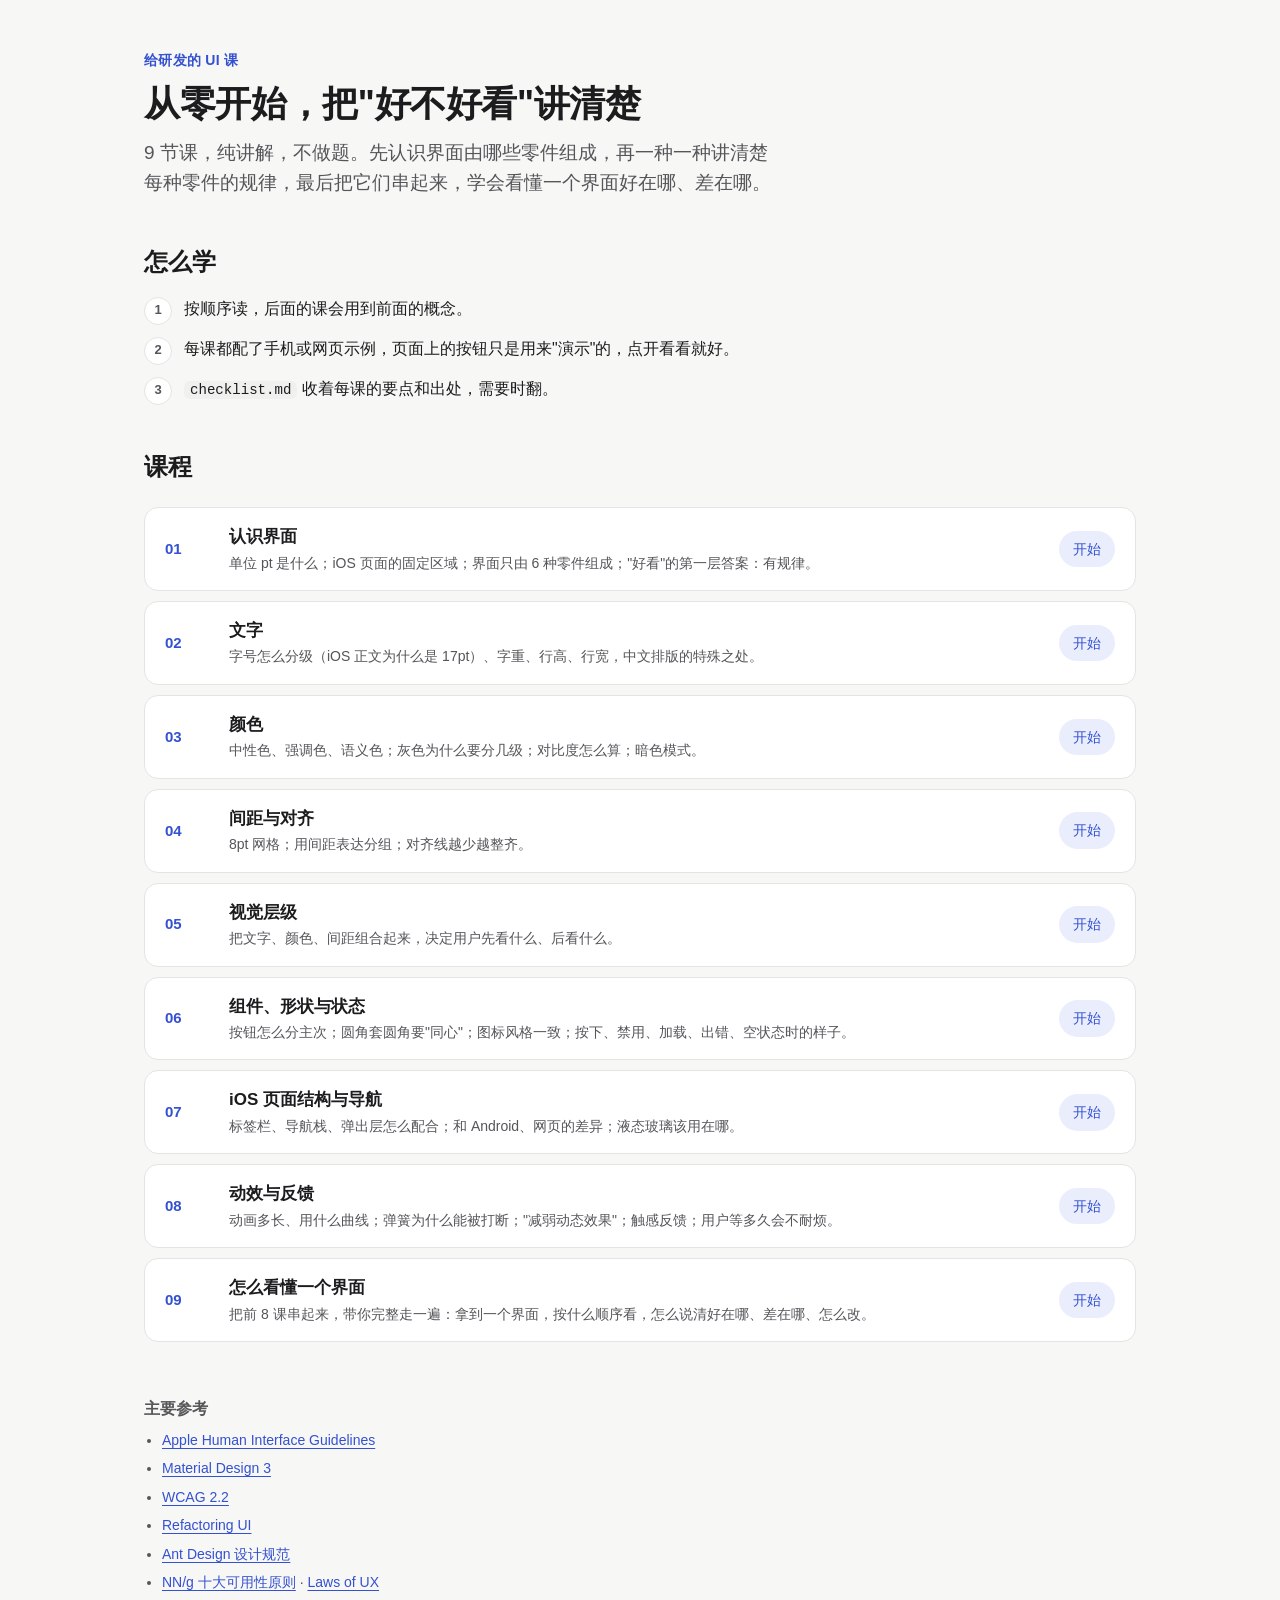
==== commit 946fe2a2: "目录页：速查表说明改为现状（9 课要点已全部收录）" ====
--- a/index.html
+++ b/index.html
@@ -42,7 +42,7 @@
     <ol class="steps">
       <li>按顺序读，后面的课会用到前面的概念。</li>
       <li>每课都配了手机或网页示例，页面上的按钮只是用来"演示"的，点开看看就好。</li>
-      <li>每学完一课，<code>checklist.md</code> 会多一节要点，方便以后翻。</li>
+      <li><code>checklist.md</code> 收着每课的要点和出处，需要时翻。</li>
     </ol>
   </section>
 
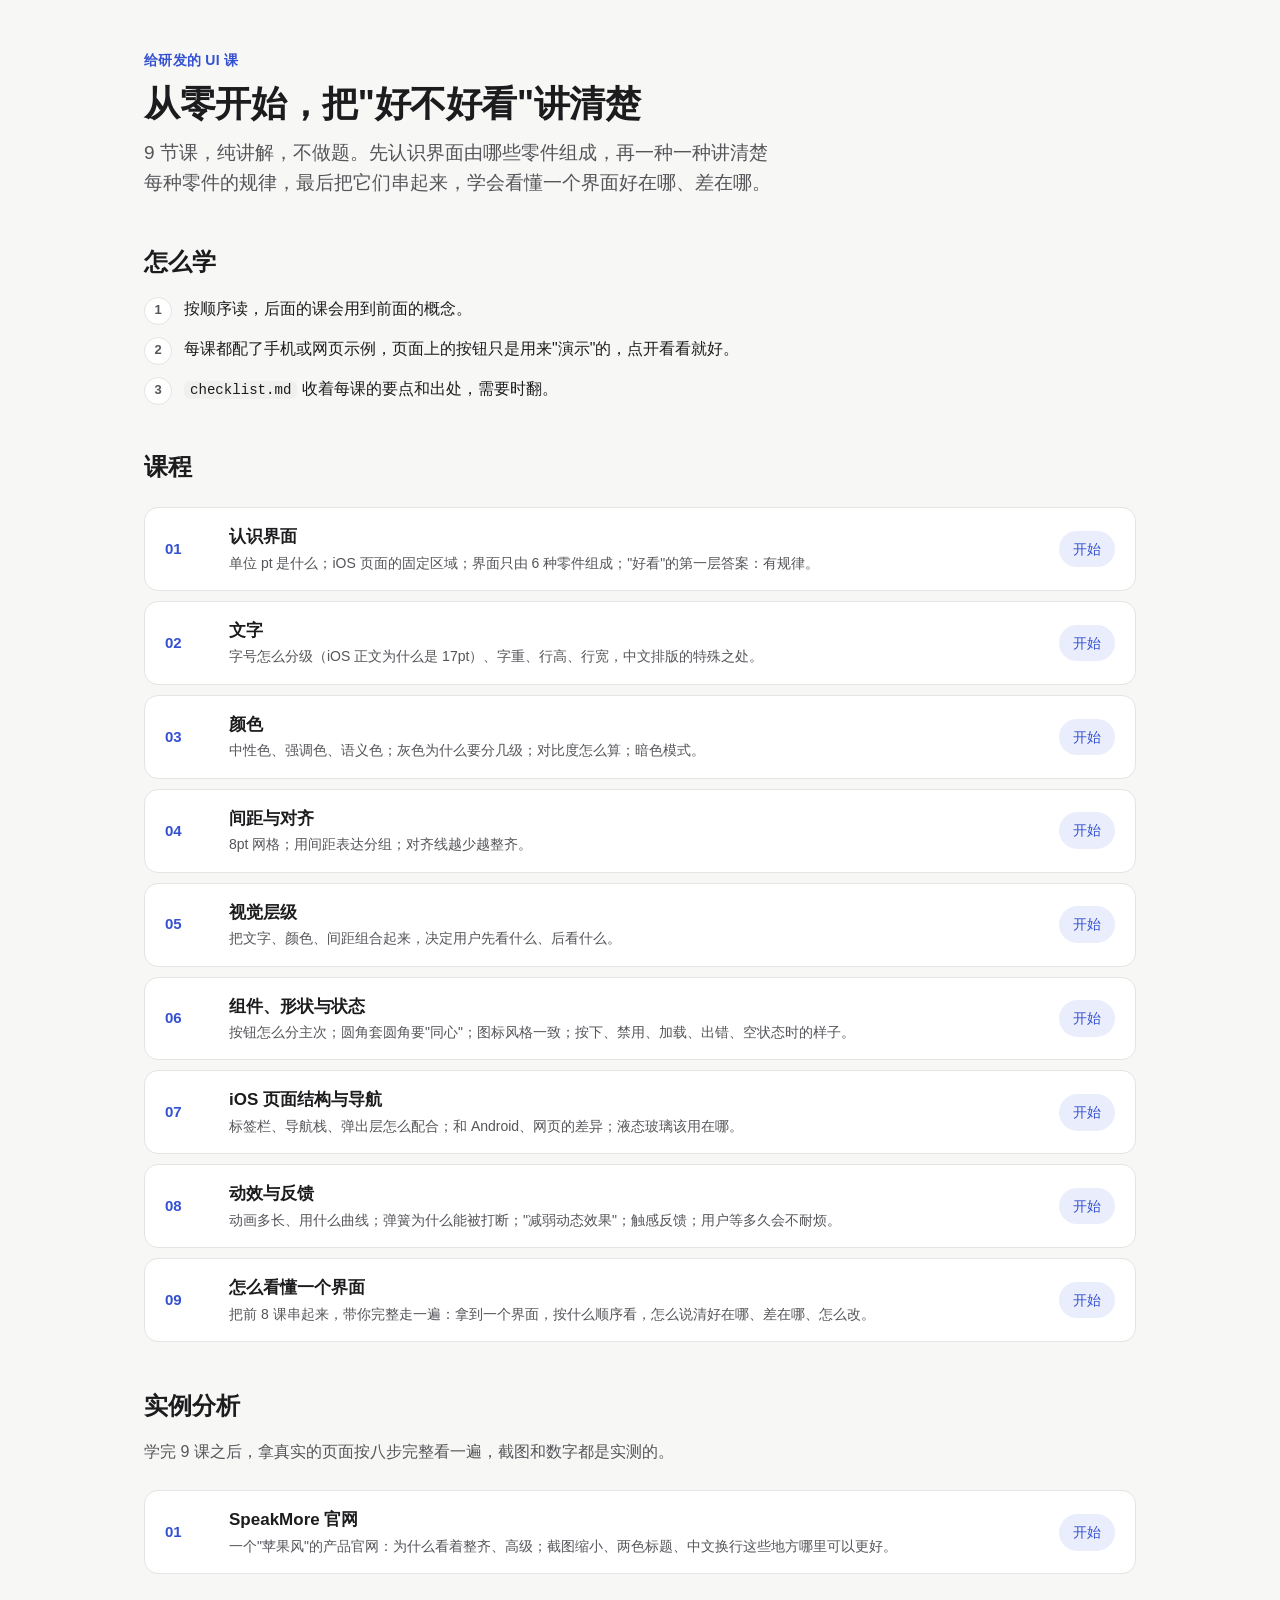
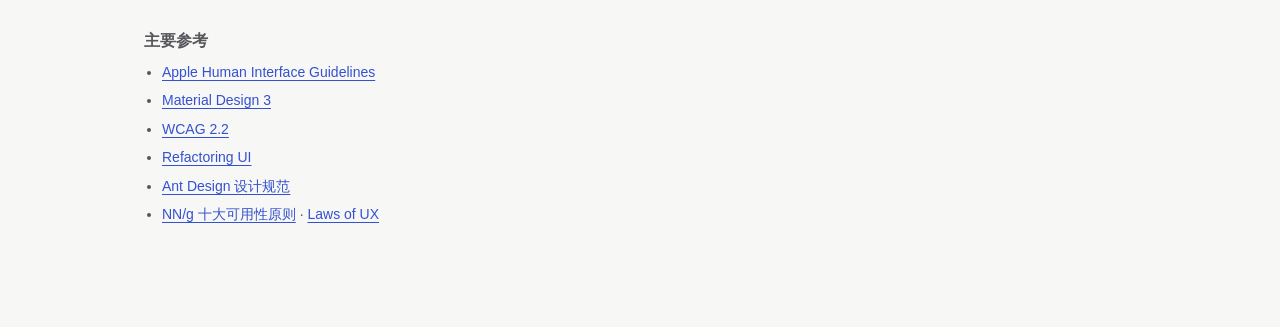
==== commit 7a1b4765: "新增实例分析 01：SpeakMore 官网 按第 9 课八步看法完整评审 speakmore.zephyrxiang.com：字号、颜色、间距、 状态、深色模式、减弱动态效果均为无头浏览器实测，18" ====
--- a/index.html
+++ b/index.html
@@ -97,6 +97,18 @@
     </ol>
   </section>
 
+  <section style="margin-top:48px">
+    <h2 class="prose">实例分析</h2>
+    <p class="prose" style="color:var(--text-2)">学完 9 课之后，拿真实的页面按八步完整看一遍，截图和数字都是实测的。</p>
+    <ol class="course">
+      <li class="done">
+        <span class="n">01</span>
+        <div><h3>SpeakMore 官网</h3><p>一个"苹果风"的产品官网：为什么看着整齐、高级；截图缩小、两色标题、中文换行这些地方哪里可以更好。</p></div>
+        <div class="links"><a href="cases/01-speakmore/index.html">开始</a></div>
+      </li>
+    </ol>
+  </section>
+
   <footer class="refs">
     <h2>主要参考</h2>
     <ul>
